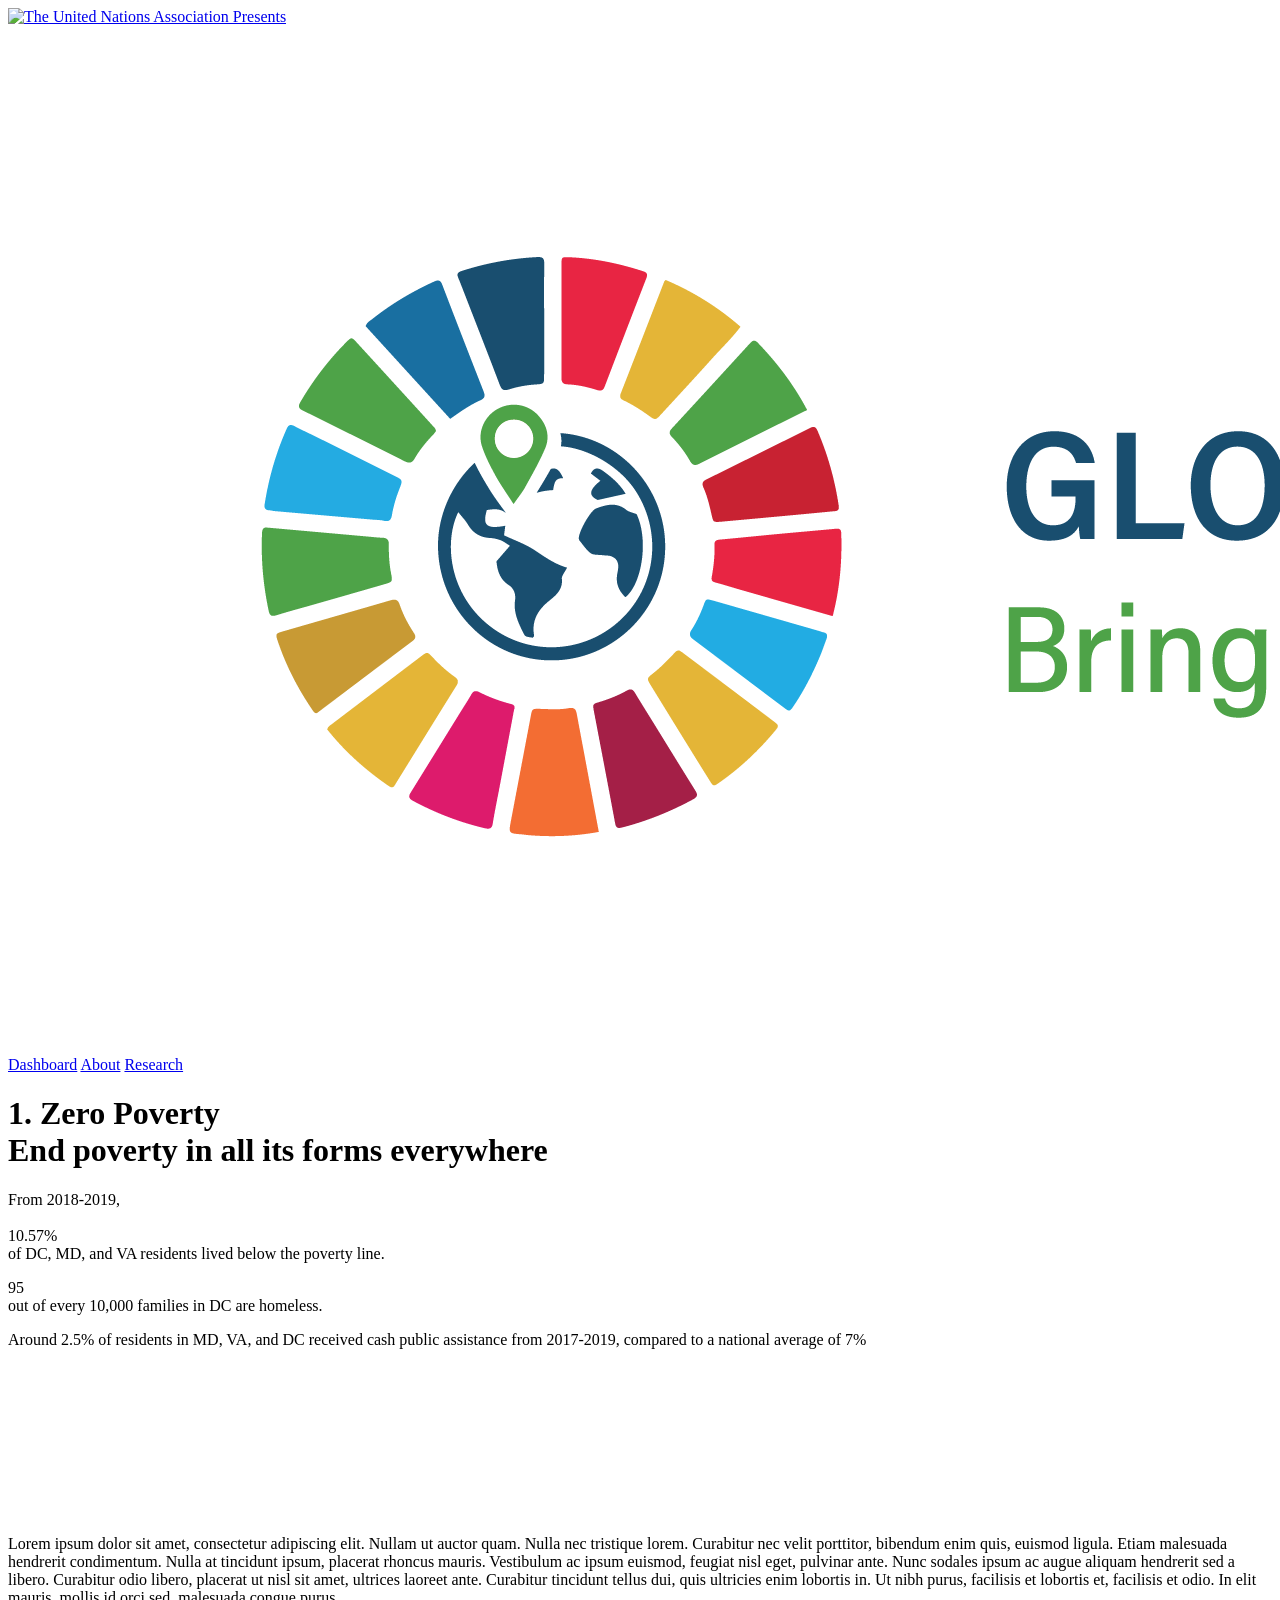
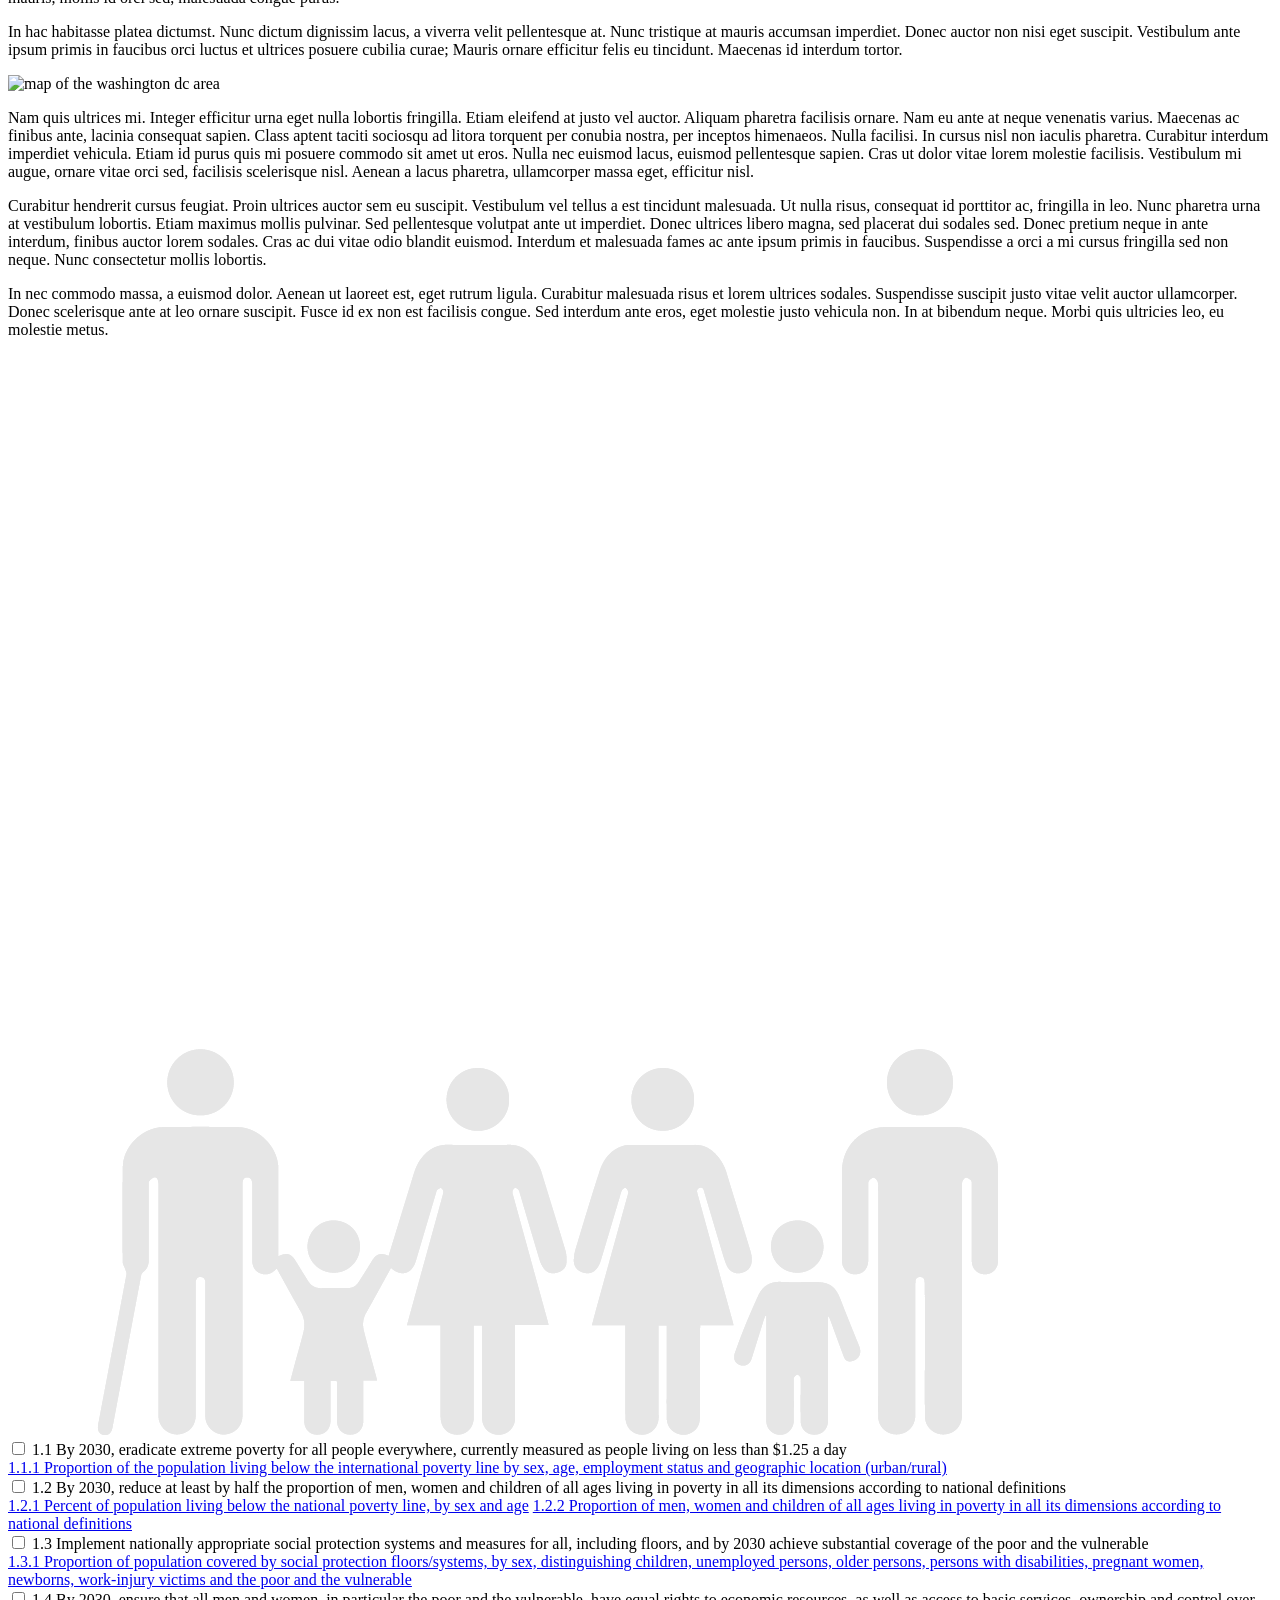
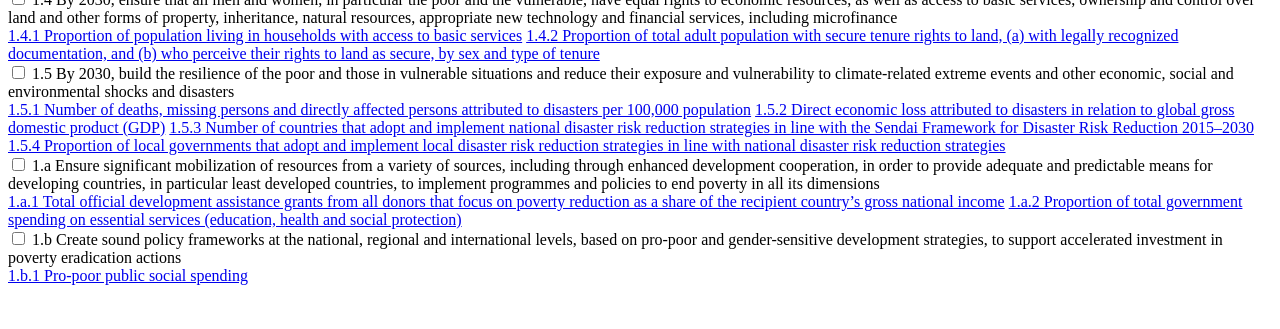
==== goal1/index.html @ d4b6d32a "Add files via upload" ====
<!DOCTYPE html>
<html>
  <head>
    <meta charset="utf-8">
    <title>Goal 1 | SDG Dashboard</title>
    <link rel="stylesheet" href="../insidestyle.css">
  </head>
  <body>
    <div id="background">
      <div id="header">
        <div id="logos">
          <a href="http://www.unanca.org"><img src="../img/unanca-logo.jpg" alt="The United Nations Association Presents" id="unanca"></a>
          <a href="../index.html"><img src="../img/globaltolocallogo.png" alt="From Global to Local: Bringing the SDGs Home" id="globaltolocal"></a>
        </div>
        <div id="nav">
          <a href="../index.html">Dashboard</a>
          <a href="../about.html">About</a>
          <a href="../research.html">Research</a>
        </div>
      </div>
      <div id="goalcontent">

      <div id="goalmain">
        <h1><strong>1. Zero Poverty</strong><br>End poverty in all its forms everywhere</h1>
        <div id="quickfacts">
          <div class="fact goal1">
            <p class="number">From 2018-2019, <br><br><span>10.57%</span><br> of DC, MD, and VA residents lived below the poverty line.</p>
          </div>
          <div class="fact goal1">
            <p class="number"><span>95</span><br>out of every 10,000 families in DC are homeless.</p>
          </div>
          <div class="fact goal1">
            <p class="text">Around 2.5% of residents in MD, VA, and DC received cash public assistance from 2017-2019, compared to a national average of 7%</p>
          </div>
        </div>
      <div id="content">
      <iframe frameborder="0" scrolling="no" marginheight="0" marginwidth="0" title="SNAP x Poverty DMV Map" src="//americanu.maps.arcgis.com/apps/Embed/index.html?webmap=016121750a8c4338a6e2ed87169b31dc&extent=-85.913,34.1611,-73.2238,40.8464&zoom=true&previewImage=false&scale=true&legend=true&disable_scroll=true&theme=light"></iframe>
      <iframe frameborder="0" scrolling="no" marginheight="0" marginwidth="0" title="SNAP x Poverty Virginia Map" src="//americanu.maps.arcgis.com/apps/Embed/index.html?webmap=5a597decc3d84af0a814c1dfc30ca0ab&extent=-85.2619,34.5641,-72.5727,41.2147&zoom=true&previewImage=false&scale=true&legend=true&disable_scroll=true&theme=light"></iframe>
      <iframe frameborder="0" scrolling="no" marginheight="0" marginwidth="0" title="SNAP x Poverty Maryland Map" src="//americanu.maps.arcgis.com/apps/Embed/index.html?webmap=0173c063890040839c01b1534be272a7&extent=-80.6717,36.7554,-74.327,40.0602&zoom=true&previewImage=false&scale=true&legend=true&disable_scroll=true&theme=light"></iframe>
      <iframe frameborder="0" scrolling="no" marginheight="0" marginwidth="0" title="SNAP x Poverty DC Map" src="//americanu.maps.arcgis.com/apps/Embed/index.html?webmap=40fbaab50e554d299a3d8cd44ab57419&extent=-77.4161,38.7404,-76.623,39.1505&zoom=true&previewImage=false&scale=true&legend=true&disable_scroll=true&theme=light"></iframe>
      <p>Lorem ipsum dolor sit amet, consectetur adipiscing elit. Nullam ut auctor quam. Nulla nec tristique lorem. Curabitur nec velit porttitor, bibendum enim quis, euismod ligula. Etiam malesuada hendrerit condimentum. Nulla at tincidunt ipsum, placerat rhoncus mauris. Vestibulum ac ipsum euismod, feugiat nisl eget, pulvinar ante. Nunc sodales ipsum ac augue aliquam hendrerit sed a libero. Curabitur odio libero, placerat ut nisl sit amet, ultrices laoreet ante. Curabitur tincidunt tellus dui, quis ultricies enim lobortis in. Ut nibh purus, facilisis et lobortis et, facilisis et odio. In elit mauris, mollis id orci sed, malesuada congue purus.</p>
      <p>In hac habitasse platea dictumst. Nunc dictum dignissim lacus, a viverra velit pellentesque at. Nunc tristique at mauris accumsan imperdiet. Donec auctor non nisi eget suscipit. Vestibulum ante ipsum primis in faucibus orci luctus et ultrices posuere cubilia curae; Mauris ornare efficitur felis eu tincidunt. Maecenas id interdum tortor.</p>
      <img src="https://upload.wikimedia.org/wikipedia/commons/a/a2/Dc_msa_map.png" alt="map of the washington dc area" class="columnimg">
      <p>Nam quis ultrices mi. Integer efficitur urna eget nulla lobortis fringilla. Etiam eleifend at justo vel auctor. Aliquam pharetra facilisis ornare. Nam eu ante at neque venenatis varius. Maecenas ac finibus ante, lacinia consequat sapien. Class aptent taciti sociosqu ad litora torquent per conubia nostra, per inceptos himenaeos. Nulla facilisi. In cursus nisl non iaculis pharetra. Curabitur interdum imperdiet vehicula. Etiam id purus quis mi posuere commodo sit amet ut eros. Nulla nec euismod lacus, euismod pellentesque sapien. Cras ut dolor vitae lorem molestie facilisis. Vestibulum mi augue, ornare vitae orci sed, facilisis scelerisque nisl. Aenean a lacus pharetra, ullamcorper massa eget, efficitur nisl.</p>
      <p>Curabitur hendrerit cursus feugiat. Proin ultrices auctor sem eu suscipit. Vestibulum vel tellus a est tincidunt malesuada. Ut nulla risus, consequat id porttitor ac, fringilla in leo. Nunc pharetra urna at vestibulum lobortis. Etiam maximus mollis pulvinar. Sed pellentesque volutpat ante ut imperdiet. Donec ultrices libero magna, sed placerat dui sodales sed. Donec pretium neque in ante interdum, finibus auctor lorem sodales. Cras ac dui vitae odio blandit euismod. Interdum et malesuada fames ac ante ipsum primis in faucibus. Suspendisse a orci a mi cursus fringilla sed non neque. Nunc consectetur mollis lobortis.</p>
      <p>In nec commodo massa, a euismod dolor. Aenean ut laoreet est, eget rutrum ligula. Curabitur malesuada risus et lorem ultrices sodales. Suspendisse suscipit justo vitae velit auctor ullamcorper. Donec scelerisque ante at leo ornare suscipit. Fusce id ex non est facilisis congue. Sed interdum ante eros, eget molestie justo vehicula non. In at bibendum neque. Morbi quis ultricies leo, eu molestie metus.</p>
      </div>
    </div>
    <img src="../img/gray-goal-01.png" alt="" id="goalicon">


    <div id="goalnav">
      <div>
      <div class="togglecontainer">
        <input id="1.1" class="toggle" type="checkbox">
        <label for="1.1" class="target">1.1 By 2030, eradicate extreme poverty for all people everywhere, currently measured as people living on less than $1.25 a day</label>
        <div class="collapsible">
        <div class="indicatorlist">
          <a href="1-1-1.html"> 1.1.1 Proportion of the population living below the international poverty line by sex, age, employment status and geographic location (urban/rural)</a>
        </div>
      </div>
    </div>
    <div class="togglecontainer">
      <input id="1.2" class="toggle" type="checkbox">
      <label for="1.2" class="target">1.2 By 2030, reduce at least by half the proportion of men, women and children of all ages living in poverty in all its dimensions according to national definitions	</label>
      <div class="collapsible">
        <div class="indicatorlist">
          <a href="1-2-1.html"> 1.2.1 Percent of population living below the national poverty line, by sex and age</a>
          <a href="1-2-2.html">  1.2.2 Proportion of men, women and children of all ages living in poverty in all its dimensions according to national definitions</a>
        </div>
      </div>
    </div>
    <div class="togglecontainer">
      <input id="1.3" class="toggle" type="checkbox">
      <label for="1.3" class="target">1.3 Implement nationally appropriate social protection systems and measures for all, including floors, and by 2030 achieve substantial coverage of the poor and the vulnerable</label>
      <div class="collapsible">
        <div class="indicatorlist">
          <a href="1-3-1.html"> 1.3.1 Proportion of population covered by social protection floors/systems, by sex, distinguishing children, unemployed persons, older persons, persons with disabilities, pregnant women, newborns, work-injury victims and the poor and the vulnerable</a>
        </div>
      </div>
    </div>

    <div class="togglecontainer">
      <input id="1.4" class="toggle" type="checkbox">
      <label for="1.4" class="target">1.4 By 2030, ensure that all men and women, in particular the poor and the vulnerable, have equal rights to economic resources, as well as access to basic services, ownership and control over land and other forms of property, inheritance, natural resources, appropriate new technology and financial services, including microfinance</label>
      <div class="collapsible">
        <div class="indicatorlist">
          <a href="1-4-1.html">1.4.1 Proportion of population living in households with access to basic services</a>
          <a href="1-4-2.html">1.4.2 Proportion of total adult population with secure tenure rights to land, (a) with legally recognized documentation, and (b) who perceive their rights to land as secure, by sex and type of tenure</a>
        </div>
      </div>
    </div>

    <div class="togglecontainer">
      <input id="1.5" class="toggle" type="checkbox">
      <label for="1.5" class="target">1.5 By 2030, build the resilience of the poor and those in vulnerable situations and reduce their exposure and vulnerability to climate-related extreme events and other economic, social and environmental shocks and disasters</label>
      <div class="collapsible">
        <div class="indicatorlist">
          <a href="1-5-1.html">1.5.1 Number of deaths, missing persons and directly affected persons attributed to disasters per 100,000 population</a>
          <a href="1-5-2.html">1.5.2 Direct economic loss attributed to disasters in relation to global gross domestic product (GDP)</a>
          <a href="1-5-3.html">1.5.3 Number of countries that adopt and implement national disaster risk reduction strategies in line with the Sendai Framework for Disaster Risk Reduction 2015–2030</a>
          <a href="1-5-4.html">1.5.4 Proportion of local governments that adopt and implement local disaster risk reduction strategies in line with national disaster risk reduction strategies</a>
        </div>
      </div>
    </div>

    <div class="togglecontainer">
      <input id="1.a" class="toggle" type="checkbox">
      <label for="1.a" class="target">1.a Ensure significant mobilization of resources from a variety of sources, including through enhanced development cooperation, in order to provide adequate and predictable means for developing countries, in particular least developed countries, to implement programmes and policies to end poverty in all its dimensions</label>
      <div class="collapsible">
        <div class="indicatorlist">
          <a href="1-a-1.html">1.a.1 Total official development assistance grants from all donors that focus on poverty reduction as a share of the recipient country’s gross national income</a>
          <a href="1-a-2.html">1.a.2 Proportion of total government spending on essential services (education, health and social protection)</a>
        </div>
      </div>
    </div>

    <div class="togglecontainer" id="finaltoggle">
      <input id="1.b" class="toggle" type="checkbox">
      <label for="1.b" class="target">1.b Create sound policy frameworks at the national, regional and international levels, based on pro-poor and gender-sensitive development strategies, to support accelerated investment in poverty eradication actions</label>
      <div class="collapsible">
        <div class="indicatorlist">
          <a href="/1-b-1.html">1.b.1 Pro-poor public social spending</a>
        </div>
      </div>
      <br>
      <br>
    </div>
  </div>
  </div>
  </div>
  </div>
  </body>
</html>
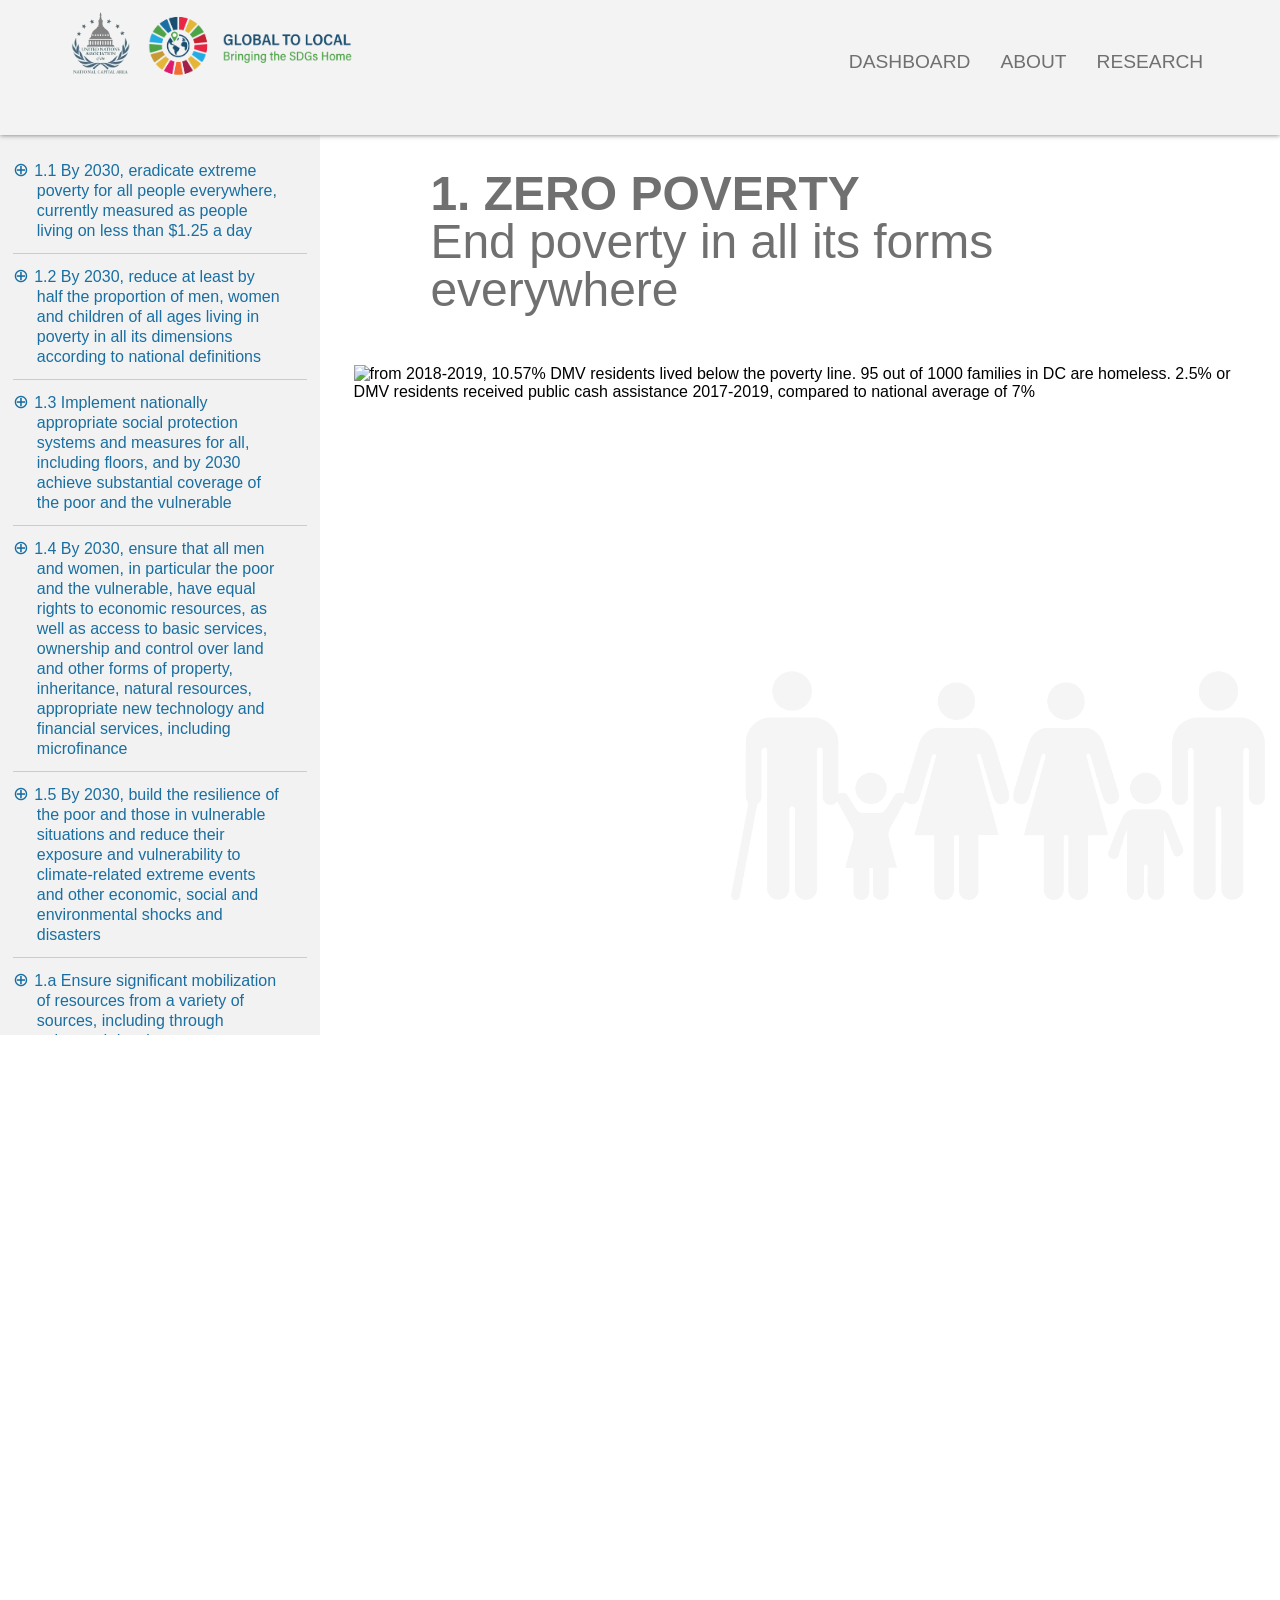
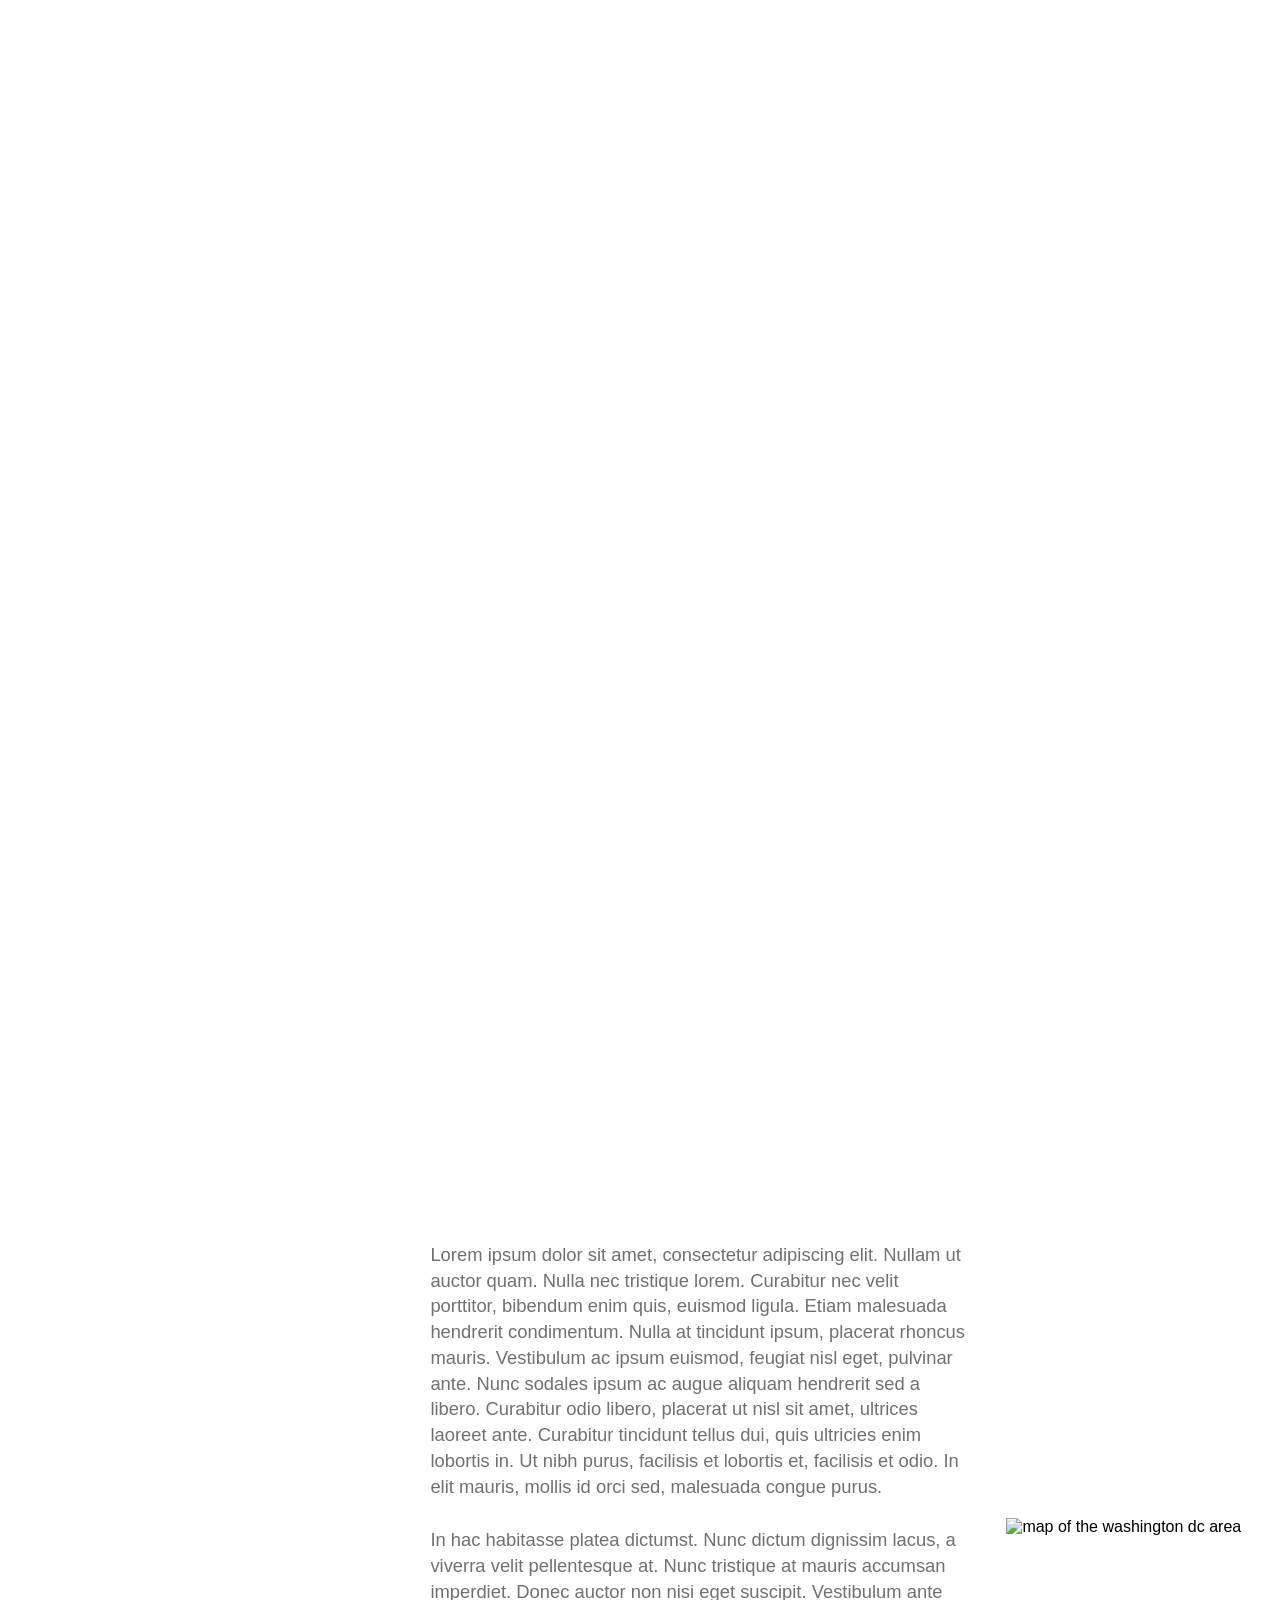
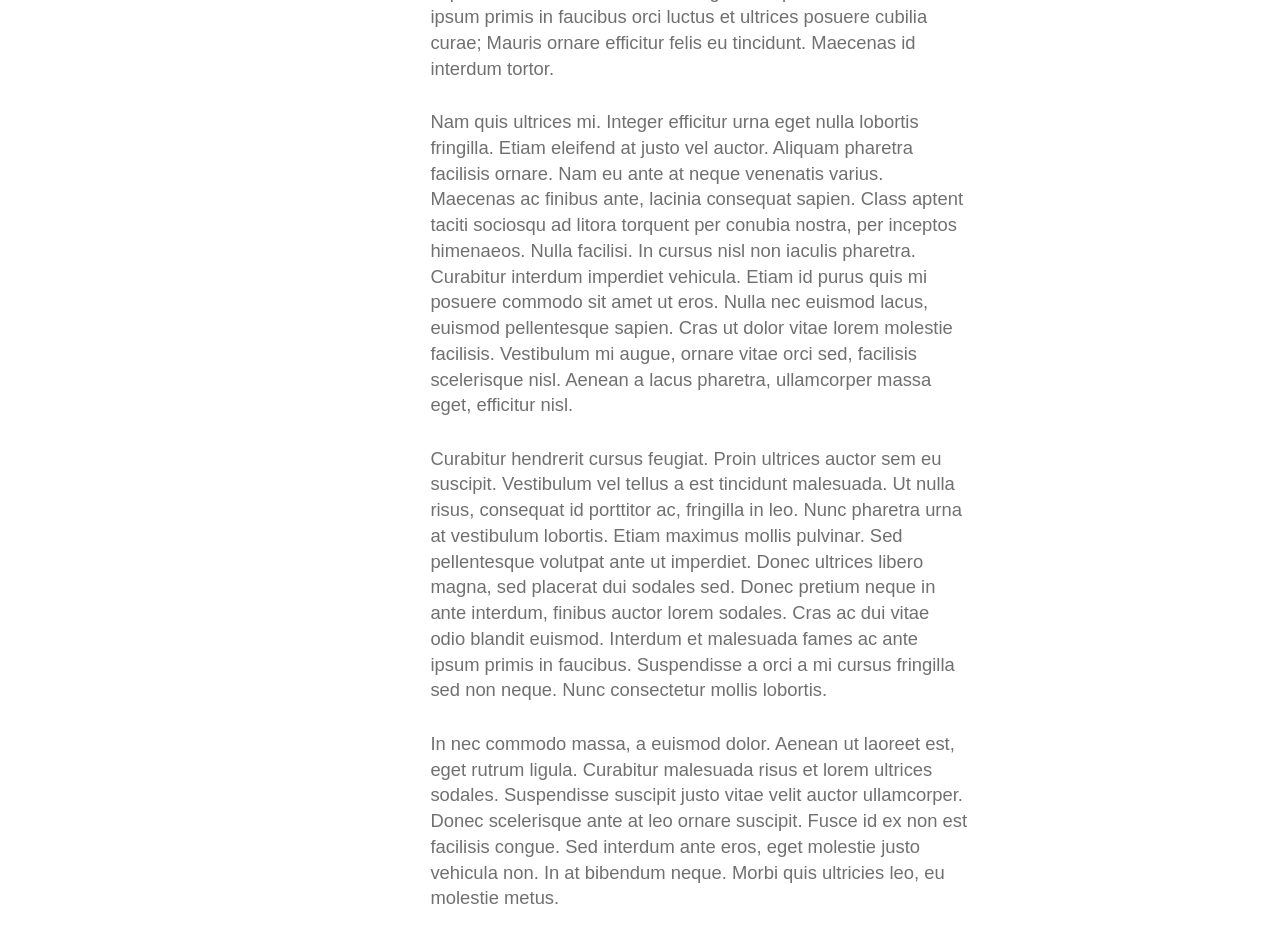
==== commit 0343d676: "Add files via upload" ====
--- a/goal1/index.html
+++ b/goal1/index.html
@@ -22,17 +22,7 @@
 
       <div id="goalmain">
         <h1><strong>1. Zero Poverty</strong><br>End poverty in all its forms everywhere</h1>
-        <div id="quickfacts">
-          <div class="fact goal1">
-            <p class="number">From 2018-2019, <br><br><span>10.57%</span><br> of DC, MD, and VA residents lived below the poverty line.</p>
-          </div>
-          <div class="fact goal1">
-            <p class="number"><span>95</span><br>out of every 10,000 families in DC are homeless.</p>
-          </div>
-          <div class="fact goal1">
-            <p class="text">Around 2.5% of residents in MD, VA, and DC received cash public assistance from 2017-2019, compared to a national average of 7%</p>
-          </div>
-        </div>
+        <img src="img/goal1-header.png" class="leadimg" alt="from 2018-2019, 10.57% DMV residents lived below the poverty line. 95 out of 1000 families in DC are homeless. 2.5% or DMV residents received public cash assistance 2017-2019, compared to national average of 7%">
       <div id="content">
       <iframe frameborder="0" scrolling="no" marginheight="0" marginwidth="0" title="SNAP x Poverty DMV Map" src="//americanu.maps.arcgis.com/apps/Embed/index.html?webmap=016121750a8c4338a6e2ed87169b31dc&extent=-85.913,34.1611,-73.2238,40.8464&zoom=true&previewImage=false&scale=true&legend=true&disable_scroll=true&theme=light"></iframe>
       <iframe frameborder="0" scrolling="no" marginheight="0" marginwidth="0" title="SNAP x Poverty Virginia Map" src="//americanu.maps.arcgis.com/apps/Embed/index.html?webmap=5a597decc3d84af0a814c1dfc30ca0ab&extent=-85.2619,34.5641,-72.5727,41.2147&zoom=true&previewImage=false&scale=true&legend=true&disable_scroll=true&theme=light"></iframe>
--- a/insidestyle.css
+++ b/insidestyle.css
@@ -0,0 +1,512 @@
+*{
+  box-sizing: border-box;
+}
+  body{
+  background-color: white;
+  background-size: contain;
+  font-family: 'Roboto', Helvetica, Arial, sans-serif;
+  max-width: 100vw;
+  overflow-x: hidden;
+}
+#goalicon{
+  z-index: -1;
+  position: fixed;
+  bottom: 0;
+  right: -3%;
+  width: 50vw;
+  opacity: .4;
+}
+.embed-container{
+  z-index: 2;
+  position: relative;
+}
+a{
+  text-decoration: none;
+  color:#196FA1;
+}
+#background{
+  margin: 0;
+}
+#header{
+  margin: 0;
+  padding: 0 5vw 0 5vw;
+  display: flex;
+  flex-direction: row;
+  justify-content: space-between;
+  background-color: #F3F3F3;
+  box-shadow: 0 0 5px #707070;
+  height: 15vh;
+  z-index: 10;
+  position: fixed;
+  top:0;
+  left: 0;
+  right: 0;
+}
+#logos{
+  display: flex;
+  flex-direction: row;
+  justify-content: flex-start;
+}
+#header img{
+  display: inline;
+}
+#globaltolocal{
+  margin-left: -1vw;
+  margin-top: -.5vw;
+  height: 8vw;
+}
+#unanca{
+  mix-blend-mode: darken;
+  width: 5.7vw;
+  height: 5.7vw;
+  margin-top: .7vw;
+}
+#nav{
+  width: 100%;
+  margin-top: 4vw;
+  text-align: right;
+}
+#nav a{
+  margin: 1vw;
+  font-size: 1.2rem;
+  text-transform: uppercase;
+  text-decoration: none;
+  color: #707070;
+}
+p, ul{
+  font-size: 1.15rem;
+  color: #707070;
+  line-height: 1.4em;
+  margin-top: .5em;
+}
+h1{
+  font-size: 3rem;
+  color: #707070;
+  font-weight: 300;
+  line-height: 1em;
+  margin: 2vw 8vw 2vw 8vw;
+}
+h1 strong{
+  text-transform: uppercase;
+}
+h1 i{
+  font-weight: 400;
+  font-style: normal;
+}
+h2{
+  font-size: 1.8rem;
+  text-transform:uppercase;
+  color: #707070;
+  position: relative;
+  margin-bottom: .5em;
+}
+
+h3{
+  font-size: 1.2rem;
+  font-style: italic;
+  color:#707070;
+  line-height: 1.05em;
+  margin-top: 0.5em;
+  margin-bottom: 0;
+  font-weight: 500;
+}
+
+/*goal colors*/
+.goal1{
+  background-color: #e5243b;
+}
+.goal2{
+  background-color: #cc9935;
+}
+.goal3{
+  background-color: #4c9F38;
+}
+.goal4{
+  background-color: #C5192D;
+}
+.goal5{
+  background-color: #FF3A21;
+}
+.goal6{
+  /*background-color: #26BDE2;*/
+  background-color: #23abcc;
+}
+.goal7{
+/*  background-color: #FCC30B;*/
+  background-color: #ccab08;
+}
+.goal8{
+  background-color: #A21942;
+}
+.goal9{
+  background-color: #FD6925;
+}
+.goal10{
+  background-color: #DD1367;
+}
+.goal11{
+  /*background-color: #FD9D24;*/
+  background-color: #d9851e;
+}
+.goal12{
+/*  background-color: #BF8B2E;*/
+  background-color: #b3812b;
+}
+.goal13{
+  background-color: #3F7E44;
+}
+.goal14{
+  background-color: #0A97D9;
+}
+.goal15{
+  /*background-color: #56C02B;*/
+  background-color: #4fb327;
+}
+.goal16{
+  background-color: #00689D;
+}
+.goal17{
+  background-color: #19486A;
+}
+
+
+#goalnav{
+  max-height: 100vh;
+  position: fixed;
+  left:0;
+  top: 0;
+  width: 25vw;
+  overflow-y: scroll;
+  margin-top: 15vh;
+  padding: 1vw;
+  background-color: #F2F2F2;
+}
+#goalmain{
+  margin-top: 15vh;
+  padding-top: 1vh;
+  margin-left: 25vw;
+  position: static;
+  min-height: 100vh;
+  z-index: 3;
+}
+#quickfacts{
+  width: 61.6vw;
+  display: grid;
+  grid-template-columns: 20vw 20vw 20vw;
+  grid-gap: .8vw;
+  margin: .4vw 8vw 2vw 8vw;
+}
+.fact{
+  width: 20vw;
+  height: 20vw;
+  display: FLEX;
+  flex-direction: row;
+  justify-content: center;
+}
+.fact p{
+  color: white;
+  font-size:1.2rem;
+  margin: 1vw;
+}
+.body{
+  grid-column: 1/2;
+  width: 45vw;
+}
+/*.text{
+align-self: flex-start;
+}*/
+.number span{
+  font-size: 5rem;
+  display: block;
+  line-height: .5em;
+}
+.number, .text{
+  text-align: center;
+  font-size:1.5rem;
+  align-self: center;
+}
+#content{
+  margin-left: 8vw;
+  display: grid;
+  grid-template-columns: 42vw 20vw;
+  grid-column-gap: 3vw;
+}
+.columnimg{
+  width: 20vw;
+  grid-column: 2/3;
+  grid-row: span 2;
+}
+.graph{
+  background-color: white;
+  padding: 15px 75px;
+  width: 42vw;
+  max-width: 42vw;
+  margin: 1vw 0;
+}
+.leadimg{
+  width: 61.6vw;
+  margin: 2vw;
+  grid-column: 1/3;
+}
+#content p, #content h2, #content ul, #content h3, #content .togglecontainer, #content iframe, blockquote{
+  grid-column: 1/2;
+}
+.togglecontainer img{
+  width: 45vw;
+}
+#content .togglecontainer{
+  background-color: white;
+}
+#content label{
+  background-color: white;
+  padding-left: 1vw;
+}
+iframe{
+  width: 45vw;
+  grid-column: 1/2;
+  margin: 1vw 0;
+  height: 45vw;
+}
+/*state toggle*/
+.state{
+  font-size: 1rem;
+  text-indent: -1.5rem;
+  font-weight: 400;
+  color: #196FA1;
+  line-height: 1.25em;
+  padding: .75rem 0;
+  margin: 0 1.5rem;
+  grid-row: 1/2;
+}
+.attribution{
+  margin-left: 10rem;
+  grid-column: 1/2;
+  font-size: 1.15rem;
+}
+blockquote{
+  margin-left: 0;
+  font-size: 1.3rem;
+  text-indent: -.25rem;
+  font-style: italic;
+  color: #707070;
+}
+.statecontainer{
+  grid-column: 1/2;
+  background-color: white;
+  display: grid;
+  grid-template-columns: 1fr 1fr 1fr 4fr;
+}
+#finaltoggle{
+  border-bottom: none;
+  padding-bottom: 5vw;
+}
+
+.statetoggle{
+position: fixed;
+left: -200px;
+}
+
+.statecollapsible{
+  max-height: 0;
+  overflow: hidden;
+  opacity:0;
+  transition: opacity .5s;
+  grid-column: 1/5;
+  grid-row: 2/3;
+}
+.statetoggle:checked + .state + .statecollapsible{
+  max-height: 100vh;
+  transition: opacity .5s;
+  opacity: 100%;
+}
+.statetoggle:checked + .state{
+  font-weight: bold;
+}
+.dc:after{
+  content: "";
+  background-image: url('img/dc.png');
+  display: inline-block;
+  margin-left: .25rem;
+  width: 1rem;
+  height: 1rem;
+  background-size: contain;
+}
+.md:after{
+  content: "";
+  background-image: url('img/md.png');
+  display: inline-block;
+  margin-left: .25rem;
+  width: 1rem;
+  height: 1rem;
+  background-size: contain;
+}
+.va:after{
+  content: "";
+  background-image: url('img/va.png');
+  display: inline-block;
+  margin-left: .25rem;
+  width: 1rem;
+  height: 1rem;
+  background-size: contain;
+}
+/*target/indicator toggle*/
+
+.target{
+  font-size: 1rem;
+  text-indent: -1.5rem;
+  font-weight: 500;
+  color: #196FA1;
+  line-height: 1.25em;
+  display: block;
+  padding: .75rem 0;
+  margin: 0 1.5rem;
+}
+.togglecontainer{
+  border-bottom: 1px solid #cccccc;
+}
+#finaltoggle{
+  border-bottom: none;
+  padding-bottom: 5vw;
+}
+.target:before{
+  content: "⊕ ";
+  font-weight: 400;
+  font-size: 1.2rem;
+  transition-duration: .05s;
+}
+.toggle:checked + .target:before{
+  content: "⊖ ";
+  font-weight: 400;
+  transition-duration: .05s;
+}
+.toggle{
+position: fixed;
+left: -200px;
+}
+.collapsible{
+  max-height: 0;
+  overflow: hidden;
+  transition-duration:.25s;
+  transition-delay: .25s;
+}
+.indicatorlist{
+  margin: -.5rem 1.5rem 1rem 1.5rem;
+  padding-left: 1rem;
+  border-left: 1px solid #196FA1;
+}
+.indicatorlist a{
+  display: block;
+  margin-top: 1rem;
+  color: #196FA1;
+  text-decoration: none;
+}
+.toggle:checked + .target + .collapsible{
+  max-height: 100vh;
+  transition-duration: .25s;
+}
+.toggle:checked + .target{
+  margin-bottom: 0;
+  transition-duration: .25s;
+}
+#breadcrumb{
+  font-size: 1.5rem;
+  text-transform: uppercase;
+  font-weight: bold;
+}
+#proxyindicators a{
+  display: block;
+  font-size: 1.3rem;
+  margin-top: 1vw;
+  color: #196FA1;
+  text-decoration: none;
+  font-weight: 500;
+}
+#proxyindicators div{
+  margin: 0 0 1vw 0;
+  padding-left: 1vw;
+  border-left: 1px solid #196FA1;
+}
+@media (max-width:899px){
+  body{
+    max-height: none;
+  }
+  #background{
+    max-height: none;
+  }
+  #goalcontent{
+    max-height: none;
+    position: static;
+    display: block;
+  }
+  #goalnav{
+    position: static;
+    width: 100vw;
+    max-width: 100vw;
+    padding: 5vw;
+    max-height: none;
+  }
+  #goalmain{
+    position: static;
+    width: 100vw;
+    margin-left: 0;
+    top: 15vh;
+    max-height: none;
+  }
+  #content{
+    display: block;
+    width: 80vw;
+  }
+  .columnimg{
+    width: 80vw;
+  }
+  .leadimg{
+    width: 80vw;
+  }
+  #quickfacts{
+    width: 80vw;
+    grid-template-columns: 26vw 26vw 26vw;
+    grid-gap: 1vw;
+  }
+  .fact{
+    height: 26vw;
+    width: 26vw;
+    overflow-y: scroll;
+    overflow-x: hidden;
+  }
+  .fact p{
+    font-size: 1rem;
+    margin: 2vw;
+  }
+  .number span{
+    font-size: 3rem;
+  }
+  #header{
+    display: block;
+  }
+  #nav{
+    width: 90vw;
+    margin: 0;
+    text-align: center;
+
+  }
+  #nav a{
+    font-size: .8rem;
+  }
+  #logos{
+    width: 90vw;
+    height: 10vh;
+    justify-content:center;
+  }
+  #unanca{
+    width: 8vh;
+    height: 8vh;
+    margin-top: .8vh;
+  }
+  #globaltolocal{
+    height: 10vh;
+  }
+  h1{
+    max-width: 80vw;
+    font-size: 2.4rem;
+  }
+}
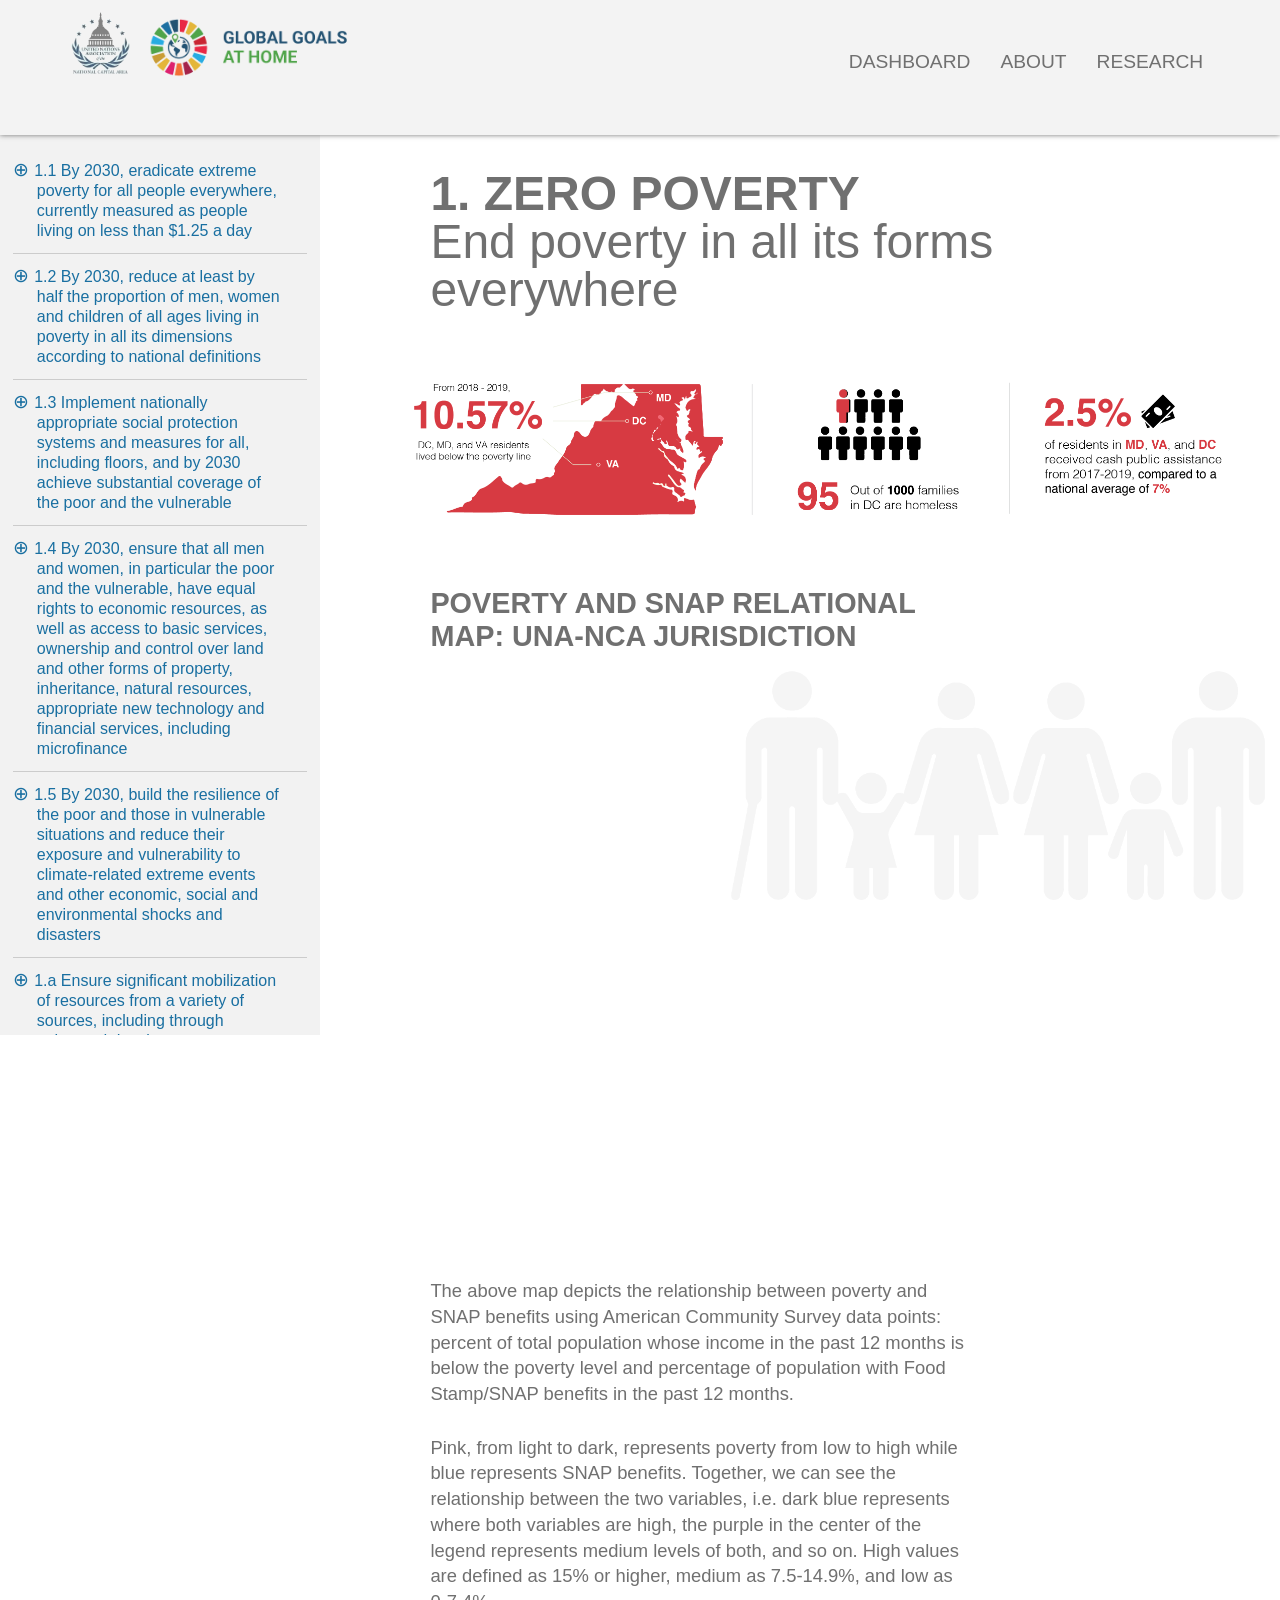
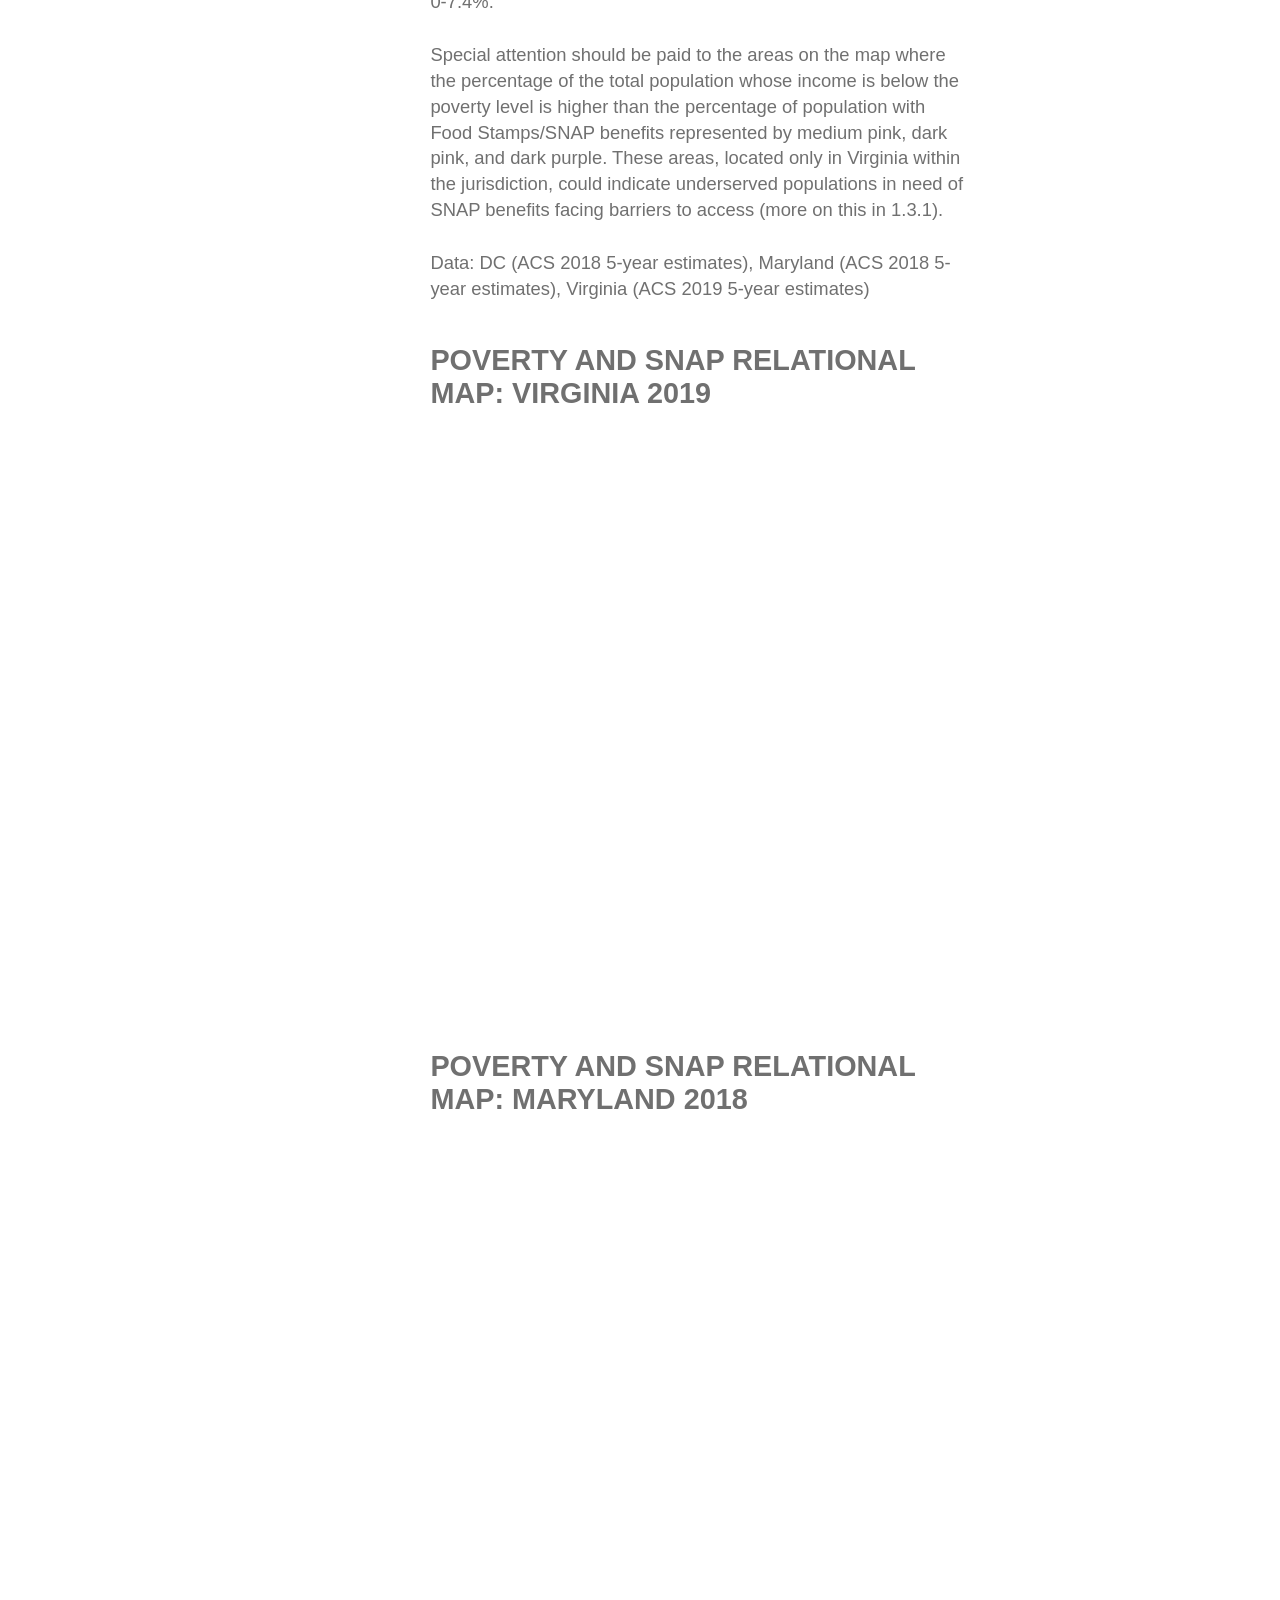
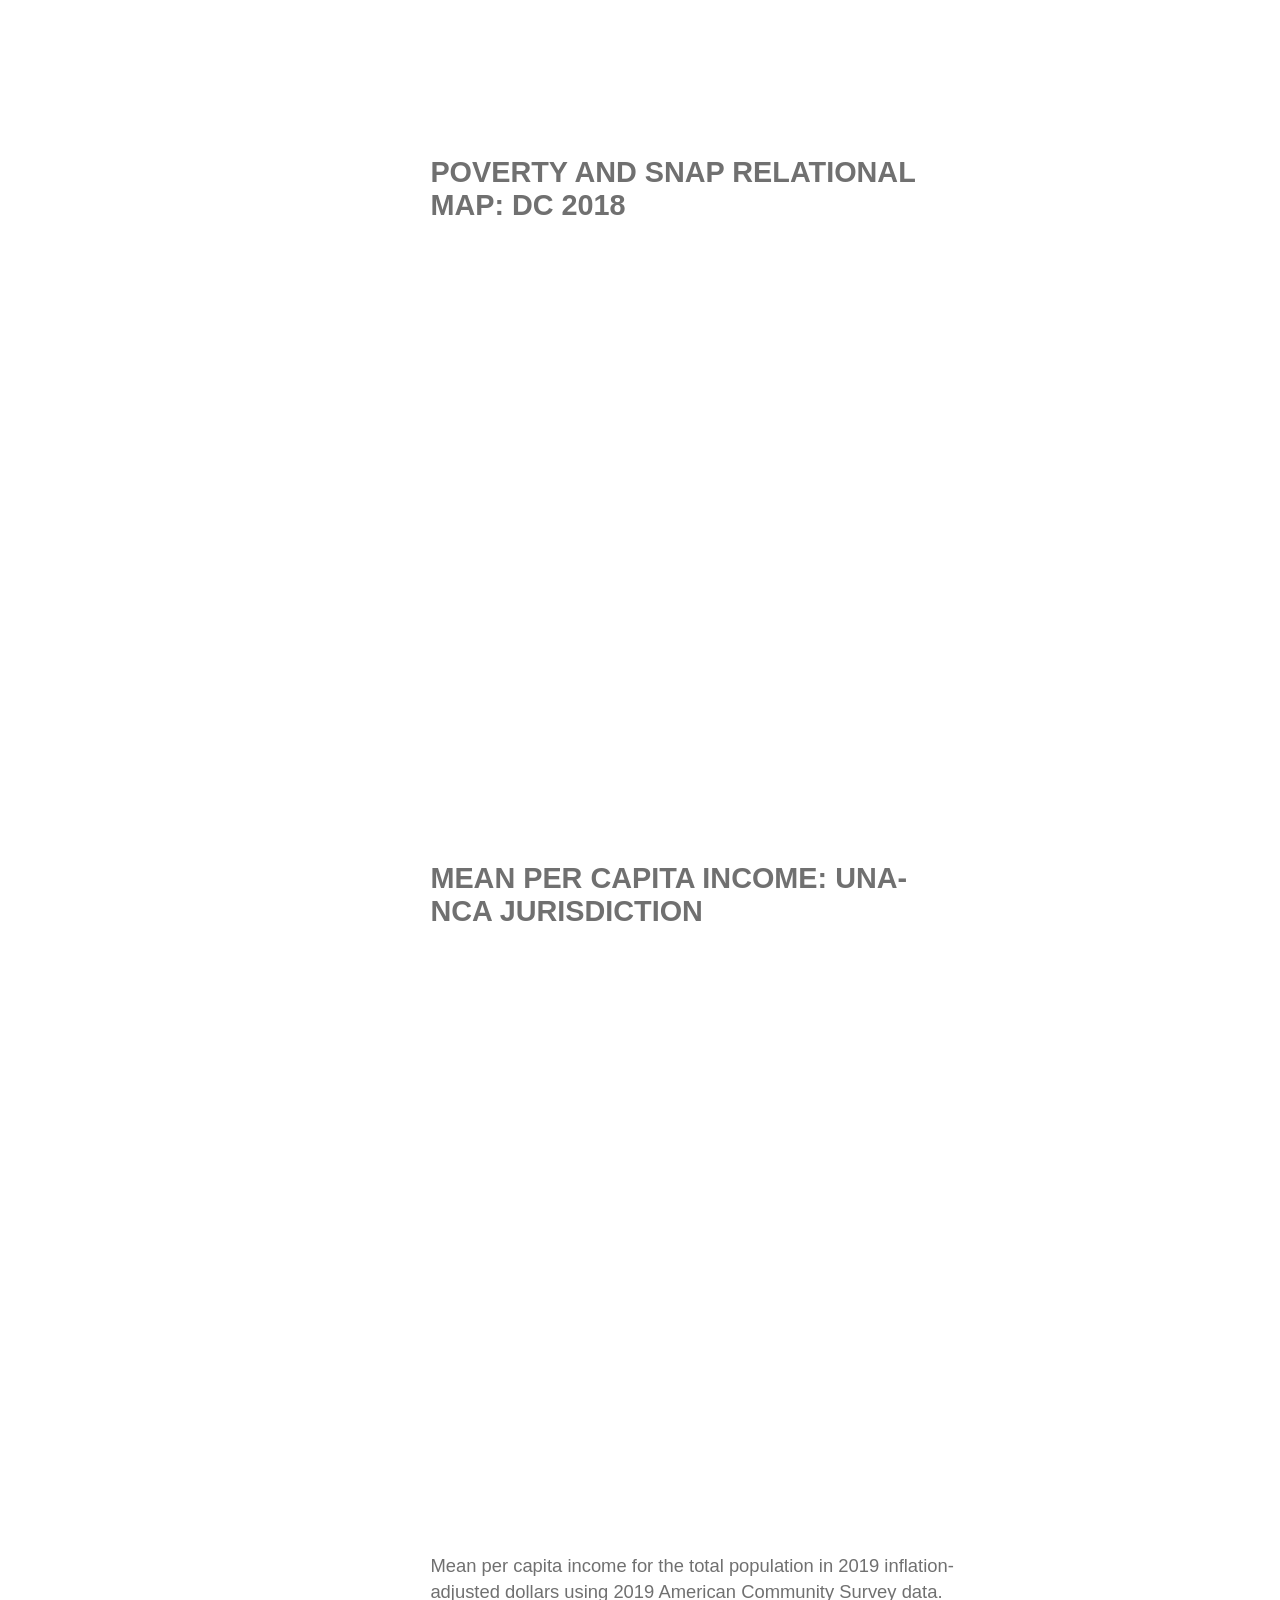
==== commit 20aaae1d: "Update index.html" ====
--- a/goal1/index.html
+++ b/goal1/index.html
@@ -24,16 +24,22 @@
         <h1><strong>1. Zero Poverty</strong><br>End poverty in all its forms everywhere</h1>
         <img src="img/goal1-header.png" class="leadimg" alt="from 2018-2019, 10.57% DMV residents lived below the poverty line. 95 out of 1000 families in DC are homeless. 2.5% or DMV residents received public cash assistance 2017-2019, compared to national average of 7%">
       <div id="content">
-      <iframe frameborder="0" scrolling="no" marginheight="0" marginwidth="0" title="SNAP x Poverty DMV Map" src="//americanu.maps.arcgis.com/apps/Embed/index.html?webmap=016121750a8c4338a6e2ed87169b31dc&extent=-85.913,34.1611,-73.2238,40.8464&zoom=true&previewImage=false&scale=true&legend=true&disable_scroll=true&theme=light"></iframe>
-      <iframe frameborder="0" scrolling="no" marginheight="0" marginwidth="0" title="SNAP x Poverty Virginia Map" src="//americanu.maps.arcgis.com/apps/Embed/index.html?webmap=5a597decc3d84af0a814c1dfc30ca0ab&extent=-85.2619,34.5641,-72.5727,41.2147&zoom=true&previewImage=false&scale=true&legend=true&disable_scroll=true&theme=light"></iframe>
-      <iframe frameborder="0" scrolling="no" marginheight="0" marginwidth="0" title="SNAP x Poverty Maryland Map" src="//americanu.maps.arcgis.com/apps/Embed/index.html?webmap=0173c063890040839c01b1534be272a7&extent=-80.6717,36.7554,-74.327,40.0602&zoom=true&previewImage=false&scale=true&legend=true&disable_scroll=true&theme=light"></iframe>
-      <iframe frameborder="0" scrolling="no" marginheight="0" marginwidth="0" title="SNAP x Poverty DC Map" src="//americanu.maps.arcgis.com/apps/Embed/index.html?webmap=40fbaab50e554d299a3d8cd44ab57419&extent=-77.4161,38.7404,-76.623,39.1505&zoom=true&previewImage=false&scale=true&legend=true&disable_scroll=true&theme=light"></iframe>
-      <p>Lorem ipsum dolor sit amet, consectetur adipiscing elit. Nullam ut auctor quam. Nulla nec tristique lorem. Curabitur nec velit porttitor, bibendum enim quis, euismod ligula. Etiam malesuada hendrerit condimentum. Nulla at tincidunt ipsum, placerat rhoncus mauris. Vestibulum ac ipsum euismod, feugiat nisl eget, pulvinar ante. Nunc sodales ipsum ac augue aliquam hendrerit sed a libero. Curabitur odio libero, placerat ut nisl sit amet, ultrices laoreet ante. Curabitur tincidunt tellus dui, quis ultricies enim lobortis in. Ut nibh purus, facilisis et lobortis et, facilisis et odio. In elit mauris, mollis id orci sed, malesuada congue purus.</p>
-      <p>In hac habitasse platea dictumst. Nunc dictum dignissim lacus, a viverra velit pellentesque at. Nunc tristique at mauris accumsan imperdiet. Donec auctor non nisi eget suscipit. Vestibulum ante ipsum primis in faucibus orci luctus et ultrices posuere cubilia curae; Mauris ornare efficitur felis eu tincidunt. Maecenas id interdum tortor.</p>
-      <img src="https://upload.wikimedia.org/wikipedia/commons/a/a2/Dc_msa_map.png" alt="map of the washington dc area" class="columnimg">
-      <p>Nam quis ultrices mi. Integer efficitur urna eget nulla lobortis fringilla. Etiam eleifend at justo vel auctor. Aliquam pharetra facilisis ornare. Nam eu ante at neque venenatis varius. Maecenas ac finibus ante, lacinia consequat sapien. Class aptent taciti sociosqu ad litora torquent per conubia nostra, per inceptos himenaeos. Nulla facilisi. In cursus nisl non iaculis pharetra. Curabitur interdum imperdiet vehicula. Etiam id purus quis mi posuere commodo sit amet ut eros. Nulla nec euismod lacus, euismod pellentesque sapien. Cras ut dolor vitae lorem molestie facilisis. Vestibulum mi augue, ornare vitae orci sed, facilisis scelerisque nisl. Aenean a lacus pharetra, ullamcorper massa eget, efficitur nisl.</p>
-      <p>Curabitur hendrerit cursus feugiat. Proin ultrices auctor sem eu suscipit. Vestibulum vel tellus a est tincidunt malesuada. Ut nulla risus, consequat id porttitor ac, fringilla in leo. Nunc pharetra urna at vestibulum lobortis. Etiam maximus mollis pulvinar. Sed pellentesque volutpat ante ut imperdiet. Donec ultrices libero magna, sed placerat dui sodales sed. Donec pretium neque in ante interdum, finibus auctor lorem sodales. Cras ac dui vitae odio blandit euismod. Interdum et malesuada fames ac ante ipsum primis in faucibus. Suspendisse a orci a mi cursus fringilla sed non neque. Nunc consectetur mollis lobortis.</p>
-      <p>In nec commodo massa, a euismod dolor. Aenean ut laoreet est, eget rutrum ligula. Curabitur malesuada risus et lorem ultrices sodales. Suspendisse suscipit justo vitae velit auctor ullamcorper. Donec scelerisque ante at leo ornare suscipit. Fusce id ex non est facilisis congue. Sed interdum ante eros, eget molestie justo vehicula non. In at bibendum neque. Morbi quis ultricies leo, eu molestie metus.</p>
+<h2>Poverty and SNAP Relational Map: UNA-NCA Jurisdiction</h2>
+<iframe frameborder="0" scrolling="no" marginheight="0" marginwidth="0" title="SNAP x Poverty DMV Map" src="//americanu.maps.arcgis.com/apps/Embed/index.html?webmap=016121750a8c4338a6e2ed87169b31dc&extent=-85.913,34.1611,-73.2238,40.8464&home=true&zoom=true&previewImage=false&scale=true&legend=true&disable_scroll=false&theme=light"></iframe>
+<p>
+  The above map depicts the relationship between poverty and SNAP benefits using American Community Survey data points: percent of total population whose income in the past 12 months is below the poverty level and percentage of population with Food Stamp/SNAP benefits in the past 12 months. </p>
+<p>Pink, from light to dark, represents poverty from low to high while blue represents SNAP benefits. Together, we can see the relationship between the two variables, i.e. dark blue represents where both variables are high, the purple in the center of the legend represents medium levels of both, and so on. High values are defined as 15% or higher, medium as 7.5-14.9%, and low as 0-7.4%.</p>
+<p>Special attention should be paid to the areas on the map where the percentage of the total population whose income is below the poverty level is higher than the percentage of population with Food Stamps/SNAP benefits represented by medium pink, dark pink, and dark purple. These areas, located only in Virginia within the jurisdiction, could indicate underserved populations in need of SNAP benefits facing barriers to access (more on this in 1.3.1). </p>
+<p>Data: DC (ACS 2018 5-year estimates), Maryland (ACS 2018 5-year estimates), Virginia (ACS 2019 5-year estimates)</p>
+<h2>Poverty and SNAP Relational Map: Virginia 2019</h2>
+<iframe frameborder="0" scrolling="no" marginheight="0" marginwidth="0" title="SNAP x Poverty Virginia Map" src="//americanu.maps.arcgis.com/apps/Embed/index.html?webmap=5a597decc3d84af0a814c1dfc30ca0ab&extent=-85.4816,33.8189,-72.7924,40.5335&home=true&zoom=true&previewImage=false&scale=true&legend=true&disable_scroll=false&theme=light"></iframe>
+<h2>Poverty and SNAP Relational Map: Maryland 2018</h2>
+<iframe frameborder="0" scrolling="no" marginheight="0" marginwidth="0" title="SNAP x Poverty Maryland Map" src="//americanu.maps.arcgis.com/apps/Embed/index.html?webmap=0173c063890040839c01b1534be272a7&extent=-80.6717,36.7554,-74.327,40.0602&home=true&zoom=true&previewImage=false&scale=true&legend=true&disable_scroll=false&theme=light"></iframe>
+<h2>Poverty and SNAP Relational Map: DC 2018</h2>
+<iframe frameborder="0" scrolling="no" marginheight="0" marginwidth="0" title="SNAP x Poverty DC Map" src="//americanu.maps.arcgis.com/apps/Embed/index.html?webmap=40fbaab50e554d299a3d8cd44ab57419&extent=-77.4161,38.7404,-76.623,39.1505&home=true&zoom=true&previewImage=false&scale=true&legend=true&disable_scroll=false&theme=light"></iframe>
+<h2>Mean Per Capita Income: UNA-NCA Jurisdiction</h2>
+<iframe frameborder="0" scrolling="no" marginheight="0" marginwidth="0" title="Mean Per Capita Income All" src="//americanu.maps.arcgis.com/apps/Embed/index.html?webmap=298e3f4daa69419da7f76225c989c515&extent=-85.718,35.0073,-73.0288,41.6193&home=true&zoom=true&previewImage=false&scale=true&legend=true&disable_scroll=false&theme=light"></iframe>
+<p>Mean per capita income for the total population in 2019 inflation-adjusted dollars using 2019 American Community Survey data.</p>
       </div>
     </div>
     <img src="../img/gray-goal-01.png" alt="" id="goalicon">
--- a/insidestyle.css
+++ b/insidestyle.css
@@ -244,8 +244,8 @@
   margin: 1vw 0;
 }
 .leadimg{
-  width: 61.6vw;
-  margin: 2vw;
+  width: 75vw;
+  padding-left: 2vw;
   grid-column: 1/3;
 }
 #content p, #content h2, #content ul, #content h3, #content .togglecontainer, #content iframe, blockquote{
